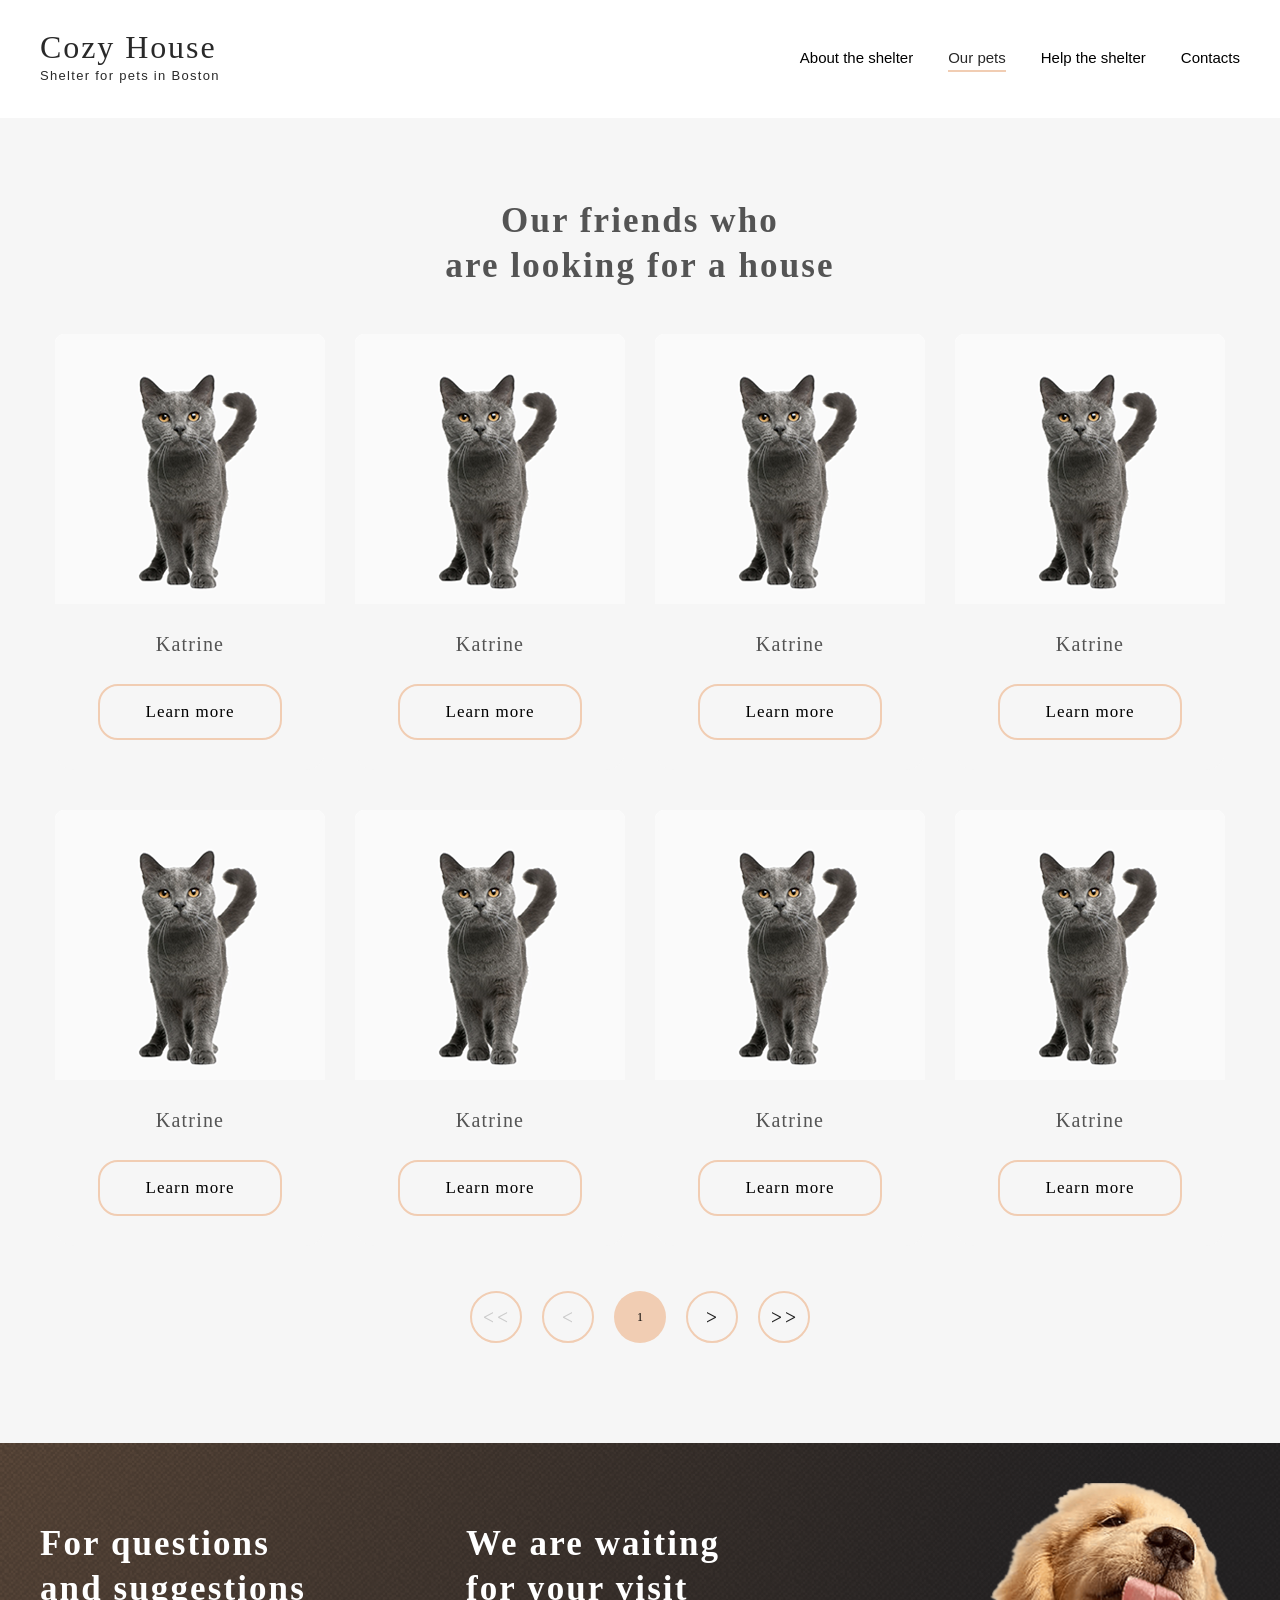
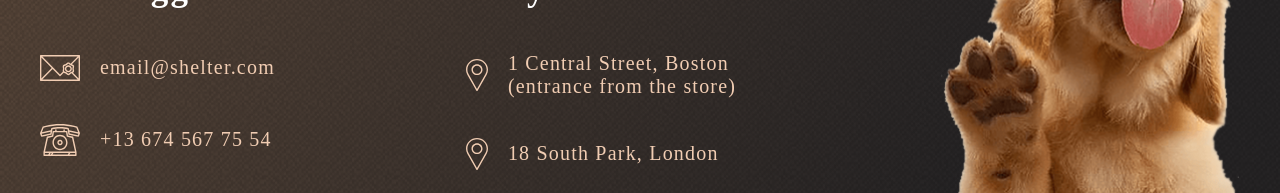
==== shelter/ourpets.html @ 9618ec69 "feat: implement ourpets page" ====
<!DOCTYPE html>
<html lang="en">
<head>
    <meta charset="UTF-8">
    <meta name="viewport" content="width=device-width, initial-scale=1.0">
    <title>Our pets</title>
    <link rel="icon" type="image/svg+xml" href="./icons/icon-collars-leashes.svg">
    <link rel="stylesheet" href="./styles.css">
</head>
<body>
   <header class="header-ourpets">
    <a href="./index.html" class="logo">
        <p class="top-logo-pet">Cozy House</p>
        <p class="bot-logo-pet">Shelter for pets in Boston</p>
    </a>
    <nav class="nav-menu">
        <ul class="nav-menu-list-pet">
            <li class="nav-item-pet">
                <a href="./index.html">About the shelter</a></li>
            <li class="nav-item-pet" id="int">Our pets</li>
            <li class="nav-item-pet">
                <a href="./index.html#help">Help the shelter</a></li>
            <li class="nav-item-pet">
                <a href="#contacts">Contacts</a></li>
        </ul>
    </nav>
   </header>
   <main>
    <div class="pets-section">
        <div class="pets-section-content">
            <h2 class="pets-section-header">
                <span>Our friends who</span>
                <span>are looking for a house</span>
            </h2>
            <div class="cards-container">
                <div class="pet-card">
                    <img src="./images/pets-katrine.png" alt="pet-photo">
                    <p class="pet-name">Katrine</p>
                    <button class="about-pet-button">Learn more</button>
                </div>
                <div class="pet-card">
                    <img src="./images/pets-katrine.png" alt="pet-photo">
                    <p class="pet-name">Katrine</p>
                    <button class="about-pet-button">Learn more</button>
                </div>
                <div class="pet-card">
                    <img src="./images/pets-katrine.png" alt="pet-photo">
                    <p class="pet-name">Katrine</p>
                    <button class="about-pet-button">Learn more</button>
                </div>
                <div class="pet-card">
                    <img src="./images/pets-katrine.png" alt="pet-photo">
                    <p class="pet-name">Katrine</p>
                    <button class="about-pet-button">Learn more</button>
                </div>
                <div class="pet-card">
                    <img src="./images/pets-katrine.png" alt="pet-photo">
                    <p class="pet-name">Katrine</p>
                    <button class="about-pet-button">Learn more</button>
                </div>
                <div class="pet-card">
                    <img src="./images/pets-katrine.png" alt="pet-photo">
                    <p class="pet-name">Katrine</p>
                    <button class="about-pet-button">Learn more</button>
                </div>
                <div class="pet-card">
                    <img src="./images/pets-katrine.png" alt="pet-photo">
                    <p class="pet-name">Katrine</p>
                    <button class="about-pet-button">Learn more</button>
                </div>
                <div class="pet-card">
                    <img src="./images/pets-katrine.png" alt="pet-photo">
                    <p class="pet-name">Katrine</p>
                    <button class="about-pet-button">Learn more</button>
                </div>
                
            </div>
            <div class="navigation">
                    <button class="left-end-navigator"></button>
                    <button class="left-navigator"></button>
                    <div class="page">
                        <p class="page-number">1</p>
                    </div>
                    <button class="right-navigator"></button>
                    <button class="right-end-navigator"></button>
                </div>
        </div>
    </div>
   </main>
   <footer>
        <div class="footer-container" id="contacts">
            <div class="contacts">
                <h3 class="contacts-header">
                    <span>For questions </span>
                    <span>and suggestions</span>
                </h3>
                <a href="https://mail.google.com/mail/u/0/?fs=1&to=email@shelter.com&tf=cm" class="mail" target="_blank">
                    <img src="./icons/icon-email.svg" alt="mail">
                    <p class="mail-adres">email@shelter.com</p>
                </a>
                <a href="tel: +136745677554" class="phone" target="_blank">
                    <img src="./icons/icon-phone.svg" alt="phone">
                    <p class="phone-number">+13 674 567 75 54</p>
                </a>
            </div>
            <div class="adress">
                <h3 class="adres-header">
                    <span>We are waiting</span>
                    <span>for your visit</span>
                </h3>
                <a href="https://www.google.com/maps/place/%D0%AD%D0%BB%D1%8C%D0%B1%D1%80%D1%83%D1%81/@43.3499376,42.4453301,3543m/data=!3m2!1e3!4b1!4m6!3m5!1s0x40590ad75c4e757f:0x93b32f99989061ef!8m2!3d43.3499382!4d42.4453301!16zL20vMDFoam45!5m1!1e1?entry=ttu&g_ep=EgoyMDI2MDYxMC4wIKXMDSoASAFQAw%3D%3D" class="adres-container" target="_blank">
                    <img src="./icons/icon-marker.svg" alt="marker">
                    <p class="adress-name">1 Central Street, Boston (entrance from the store)</p>
                </a>
                 <a href="https://www.google.com/maps/place/%D0%AD%D0%BB%D1%8C%D0%B1%D1%80%D1%83%D1%81/@43.3499376,42.4453301,3543m/data=!3m2!1e3!4b1!4m6!3m5!1s0x40590ad75c4e757f:0x93b32f99989061ef!8m2!3d43.3499382!4d42.4453301!16zL20vMDFoam45!5m1!1e1?entry=ttu&g_ep=EgoyMDI2MDYxMC4wIKXMDSoASAFQAw%3D%3D" class="adres-container" target="_blank">
                    <img src="./icons/icon-marker.svg" alt="marker">
                    <p class="adress-name">18 South Park, London </p>
                </a>
            </div>
            <img src="./images/footer-puppy.svg" alt="puppy">
        </div>
   </footer>
</body>
</html>
---- shelter/styles.css ----
@font-face {
    font-family: 'Georgia-italic';
    src: url('./fonts/Georgia-Italic.woff2') format('woff2');
    font-weight: normal;
    font-style: italic;
    font-display: swap;
}

@font-face {
    font-family: 'Georgia';
    src: url('Georgia.woff2') format('woff2');
    font-weight: normal;
    font-style: normal;
    font-display: swap;
}

@font-face {
    font-family: 'Arial-italic';
    src: url('./fonts/Arial-ItalicMT.woff2') format('woff2');
    font-weight: normal;
    font-style: italic;
    font-display: swap;
}

@font-face {
    font-family: 'Arial';
    src: url('ArialMT.woff2') format('woff2');
    font-weight: normal;
    font-style: normal;
    font-display: swap;
}




a {
    text-decoration: none;  
    color: black;           
}
/**
  Нормализация блочной модели
 */
*,
::before,
::after {
  box-sizing: border-box;
}

/**
  Убираем внутренние отступы слева тегам списков,
  у которых есть атрибут class
 */
:where(ul, ol):where([class]) {
  padding-left: 0;
}

/**
  Убираем внешние отступы body и двум другим тегам,
  у которых есть атрибут class
 */
body,
:where(blockquote, figure, fieldset):where([class]) {
  margin: 0;
}

/**
  Убираем внешние отступы вертикали нужным тегам,
  у которых есть атрибут class
 */
:where(
  h1,
  h2,
  h3,
  h4,
  h5,
  h6,
  p,
  ul,
  ol,
  dl
):where([class]) {
  margin-block: 0;
}

:where(dd[class]) {
  margin-left: 0;
}

:where(fieldset[class]) {
  padding: 0;
  border: none;
}

/**
  Убираем стандартный маркер маркированному списку,
  у которого есть атрибут class
 */
:where(ul[class]) {
  list-style: none;
}

:where(address[class]) {
  font-style: normal;
}

/**
  Обнуляем вертикальные внешние отступы параграфа,
  объявляем локальную переменную для внешнего отступа вниз,
  чтобы избежать взаимодействие с более сложным селектором
 */
p {
  --paragraphMarginBottom: 24px;

  margin-block: 0;
}

/**
  Внешний отступ вниз для параграфа без атрибута class,
  который расположен не последним среди своих соседних элементов
 */
p:where(:not([class]):not(:last-child)) {
  margin-bottom: var(--paragraphMarginBottom);
}


/**
  Упрощаем работу с изображениями и видео
 */
img,
video {
  display: block;
  max-width: 100%;
  height: auto;
}

/**
  Наследуем свойства шрифт для полей ввода
 */
input,
textarea,
select,
button {
  font: inherit;
}

html {

  height: 100%;
  
  
  
  scroll-behavior: smooth;
}

body {
  /**
    Пригодится в большинстве ситуаций
    (когда, например, нужно будет "прижать" футер к низу сайта)
   */
  min-height: 100%;
  /**
    Унифицированный интерлиньяж
   */
  line-height: 1.5;
}

/**
  Нормализация высоты элемента ссылки при его инспектировании в DevTools
 */
a:where([class]) {
  display: inline-flex;
}

/**
  Курсор-рука при наведении на элемент
 */
button,
label {
  cursor: pointer;
}

/**
  Убирает серую подсветку при тапе на мобильных устройствах (iOS/Android)
 */
button {
  -webkit-tap-highlight-color: transparent;
}

/**
  Приводим к единому цвету svg-элементы
  (за исключением тех, у которых уже указан
  атрибут fill со значением 'none' или начинается с 'url')
 */
:where([fill]:not(
  [fill="none"],
  [fill^="url"]
)) {
  fill: currentColor;
}

/**
  Приводим к единому цвету svg-элементы
  (за исключением тех, у которых уже указан
  атрибут stroke со значением 'none')
 */
:where([stroke]:not(
  [stroke="none"],
  [stroke^="url"]
)) {
  stroke: currentColor;
}

/**
  Чиним баг задержки смены цвета при взаимодействии с svg-элементами
 */
svg * {
  transition-property: fill, stroke;
}

/**
  Приведение рамок таблиц в классический 'collapse' вид
 */
:where(table) {
  border-collapse: collapse;
  border-color: currentColor;
}

/**
  Удаляем все анимации и переходы для людей,
  которые предпочитают их не использовать
 */
@media (prefers-reduced-motion: reduce) {
  *,
  ::before,
  ::after {
    animation-duration: 0.01ms !important;
    animation-iteration-count: 1 !important;
    transition-duration: 0.01ms !important;
    scroll-behavior: auto !important;
  }
}

/**
  Пробуем добавить адаптивный дизайн
 */



:root{
    --color-white: #FFFF;
    --color-dark-light: #CDCDCD;
    --color-dark-medium: #545454;
    --color-dark-high: #292929;
    --color-grey-light: #f6f6f6;
    --color-gold: #F1CDB3;
    

    --border-radius: 20px;

    --font-family-base: 'Heebo', sans-serif;
    --font-family-base: 'Yantramanav', sans-serif;

    --container-width: 1280x;
    --container-padding-x: 15px;

    --transition-duration: 0.2s;

   
    
}
body{
    max-width: 1280px;
    width:100%;
   
    color: var(--color-dark);
    font-size: 12px;
    line-height: 1.75;
    background-color: var(--color-white);
    margin: 0 auto;
    position: relative;
}
.header-main{
    display: flex;
    padding-left: 40px;
    padding-right: 40px;
    padding-top: 30px;
    width: 100%;
    justify-content: space-between;
    align-items: center;
    font-family: 'Georgia';
    position: absolute;
}
.logo{
    display: flex;
    flex-direction: column;
    align-content: flex-start;
    font-family: 'Georgia';
}

.top-logo, .top-logo-pet{
    font-size: 32px;
    line-height: 1.1;
    letter-spacing: 0.06em;
    color: var(--color-gold);
}

.bot-logo, .bot-logo-pet{
    font-family: 'Arial';
    font-size: 13px;
    line-height: auto;
    letter-spacing: 0.1em;
    color: var(--color-white);
}


.nav-menu-list, .nav-menu-list-pet{
    display: flex;
    gap: 35px;
    font-family: 'Arial';
    font-size: 15px;
    line-height: 1.6;
    letter-spacing: 0.0em;
    color: var(--color-white);
}
.start-screen{
    display: flex;
    align-items: center;
    gap: 42px;
    padding-left: 40px;
    padding-right: 40px;
    padding-top: 180px ;
    background-image: url(./images/start-screen-gradient-background.svg);
}

.start-container{
    display: flex;
    flex-direction: column;
    gap: 42px;
    justify-content: flex-start;
    align-items: flex-start;
}

.main-header{
    font-family: 'Georgia';
    font-size: 44px;
    line-height: 1.3;
    letter-spacing: 0.0em;
    color: var(--color-white);
}

.start-info{
    font-family: 'Arial';
    font-size: 15px;
    line-height: 1.6;
    letter-spacing: 0.0em;
    color: var(--color-dark-light);
}

.gold-button{
    
    padding: 15px 45px 15px 45px;
    cursor: pointer;
    border: none;
    border-radius: var(--border-radius);
    background-color: var(--color-gold);
    font-family: Georgia;
    font-size: 17px;
    line-height: 1.3;
    letter-spacing: 0.06em;
    color: var(--color-dark-high);
}


.about{
    display: flex;
    align-items: center;
    justify-content: center;
    padding: 80px 40px 100px 40px;
    gap: 140px;
}

.about-container{
    display: flex;
    gap: 25px;
    width: 430px;
    height: 380px;
    flex-direction: column;
    justify-content: flex-start;
    padding-top: 14px;
    padding-bottom: 14px;
}

.about-header, .pets-header, .help-header, .donation-header, .contacts-header, .adres-header, .pets-section-header{
    font-family: 'Georgia';
    font-size: 35px;
    line-height: 1.3;
    letter-spacing: 0.06em;
    color: var(--color-dark-medium);
}

.about-info{
    font-family: 'Arial';
    font-size: 15px;
    line-height: 1.6;
    letter-spacing: 0.0em;
    color: var(--color-dark-medium);
}

.pets-header{
    display: flex;
    flex-direction: column;
    align-items: center;
}
.left{
    width: 52px;
    height: 52px;
    background: transparent;  
    border: 2px solid var(--color-gold); 
    border-radius: 52px;  
    background-image: url(./icons/Arrow.png);
  
 
    background-repeat: no-repeat;
    background-position:  center;
    transition: background-color 0.5s ease;
}
.right{
    width: 52px;
    height: 52px;
    background: transparent;  
    border: 2px solid var(--color-gold); 
    border-radius: 52px;  
    background-image: url(./icons/Arrow\ \(1\).png);
  
 
    background-repeat: no-repeat;
    background-position:  center;
    transition: background-color 0.5s ease;
}
.pets{
    padding: 80px 40px 100px 40px;
    background-color: var(--color-grey-light);
}

.pets-content{
    
    display: flex;
    flex-direction: column;
    align-items: center;
    gap: 60px;
    background-color: var(--color-white);
}

.slider{
    display: flex;
    flex-direction: row;
    align-items: center;
    gap: 53px;
}

.slider-body{
    display: flex;
    align-items: center;
    gap: 90px;
}

.pet-card{
    display: flex;
    flex-direction: column;
    gap: 30px;
    align-items: center;
    background-color: var(--color-grey-light);
    border-radius: var(--border-radius);
    padding-bottom: 30px;
    cursor: pointer;
    
}


.pet-name, .card-name{
    font-family: 'Georgia';
    font-size: 20px;
    line-height: 1.00;
    letter-spacing: 0.06em;
    color: var(--color-dark-medium);
}

.about-pet-button{
    font-family: 'Georgia';
    font-size: 17px;
    line-height: 1.3;
    letter-spacing: 0.06em;
    background-color: var(--color-grey-light);
    border-radius: var(--border-radius);
    border: 2px solid var(--color-gold); 
    padding: 15px 45px 15px 45px;
}

.about-pet-button:hover{
  background-color: var(--color-gold);
}

.help{
  padding: 80px 40px 100px 40px;
  max-width: 1280px;
  
  
}

.help-content{
  display: flex;
  flex-direction: column;
  align-items: center;
  gap: 60px;
  padding-left: 87px;
  padding-right: 87px;
}

.help-header{
  display: flex;
  flex-direction: column;
  align-items: center;
}

.help-list{
  line-height: 1.15;
  display: flex;
  align-items: center;
  justify-content: center;
  gap: 120px;
  row-gap: 55px;
  flex-wrap: wrap;
}

.list-card{
  display: flex;
  flex-direction: column;
  align-items: center;
  gap: 30px;
  white-space: nowrap;

}

.donation{
  padding: 80px 182px 100px 183px;
  background-color: var(--color-grey-light);
}


.donation-content{
  display: flex;
  align-items: center;
  gap: 30px;
  justify-content: center;
}

.donation-info{
  display: flex;
  flex-direction: column;
  justify-content: flex-start;
  gap: 20px;
}

.credit-card{
  background-color: var(--color-gold);
  border-radius: 10px;
  padding: 10px 15px 10px 15px;
  display: flex;
  align-items: center;
  gap: 15px;
}

.donation-subheader{
  font-family: 'Georgia';
    font-size: 15px;
    line-height: 1.1;
    letter-spacing: 0.06em;
    color: var(--color-dark-medium);
}

.credit-card-number{
   font-family: 'Georgia';
    font-size: 20px;
    line-height: 1.15;
    letter-spacing: 0.06em;
    color: var(--color-dark-medium);
}

.payment-info{
  font-family: 'Arial-italic';
    font-size: 12px;
    line-height: 1.5;
    letter-spacing: 0.06em;
    color: var(--color-dark-medium);
}
.donation-header{
  display: flex;
  flex-direction: column;
}

footer{
  padding: 40px 40px 0px 40px;
  background-image: url(./images/start-screen-gradient-background.svg);
}

.footer-container{
  display: flex;
  
  gap: 160px;
}

.contacts, .adress{
  max-height: 235px;
  display: flex;
  flex-direction: column;
  align-self: center;
  gap: 40px;
}

.contacts-header, .adres-header{
  display: flex;
  flex-direction: column;
  justify-content: flex-start;
   white-space: nowrap;
   color: var(--color-white);
}

.mail, .phone, .adres-container{
  display: flex;
  align-items: center;
  gap: 20px;
  font-family: 'Georgia';
    font-size: 20px;
    line-height: 1.15;
    letter-spacing: 0.06em;
    color: var(--color-gold);
}

.header-ourpets{
  display: flex;
    padding-left: 40px;
    padding-right: 40px;
    padding-top: 30px;
    padding-bottom: 30px;
    width: 100%;
    justify-content: space-between;
    align-items: center;
    font-family: 'Georgia';
    color: var(--color-dark-medium);
    background-color: var(var(--color-white)) ;
}
.left-end-navigator, .left-navigator, .right-navigator, .right-end-navigator  {
   width: 52px;
    height: 52px;
    background: transparent;  
    border: 2px solid var(--color-gold); 
    border-radius: 52px;  
    
  
 
    background-repeat: no-repeat;
    background-position:  center;
    transition: background-color 0.5s ease;
}

.page{
  display: flex;
  align-items: center;
  justify-content: center;
   width: 52px;
    height: 52px;
    border-radius: 52px;
    background-color: var(--color-gold);
}

.pets-section{
  padding: 80px 40px 100px 40px;
  background-color: var(--color-grey-light);
}
.pets-section-content{
  display: flex;
  flex-direction: column;
  align-items: center;
  gap: 45px;
}
.pets-section-header{
  display: flex;
  flex-direction: column;
  align-items: center;
}

.cards-container{
  display: flex;
  row-gap: 40px;
  column-gap: 30px;
  align-items: center;
  justify-content: center;
  flex-wrap: wrap;
}

.navigation{
  display: flex;
  align-items: center;
  gap: 20px;
}

.nav-menu-list-pet, .top-logo-pet, .bot-logo-pet {
  color: var(--color-dark-high);
}

.left-end-navigator{
  background-image: url(./icons/__.svg);
}

.left-navigator{
  background-image: url(./icons/_.svg);
}

.right-navigator{
  background-image: url(./icons/_\ \(1\).svg);
}

.right-end-navigator{
  background-image: url(./icons/__\ \(1\).svg);
}

.nav-item{
  color: var(--color-white);
}
.nav-item-pet{
  color: var(--color-dark-high);
}
#int, #int2{
  border-bottom: 2px solid var(--color-gold);
}
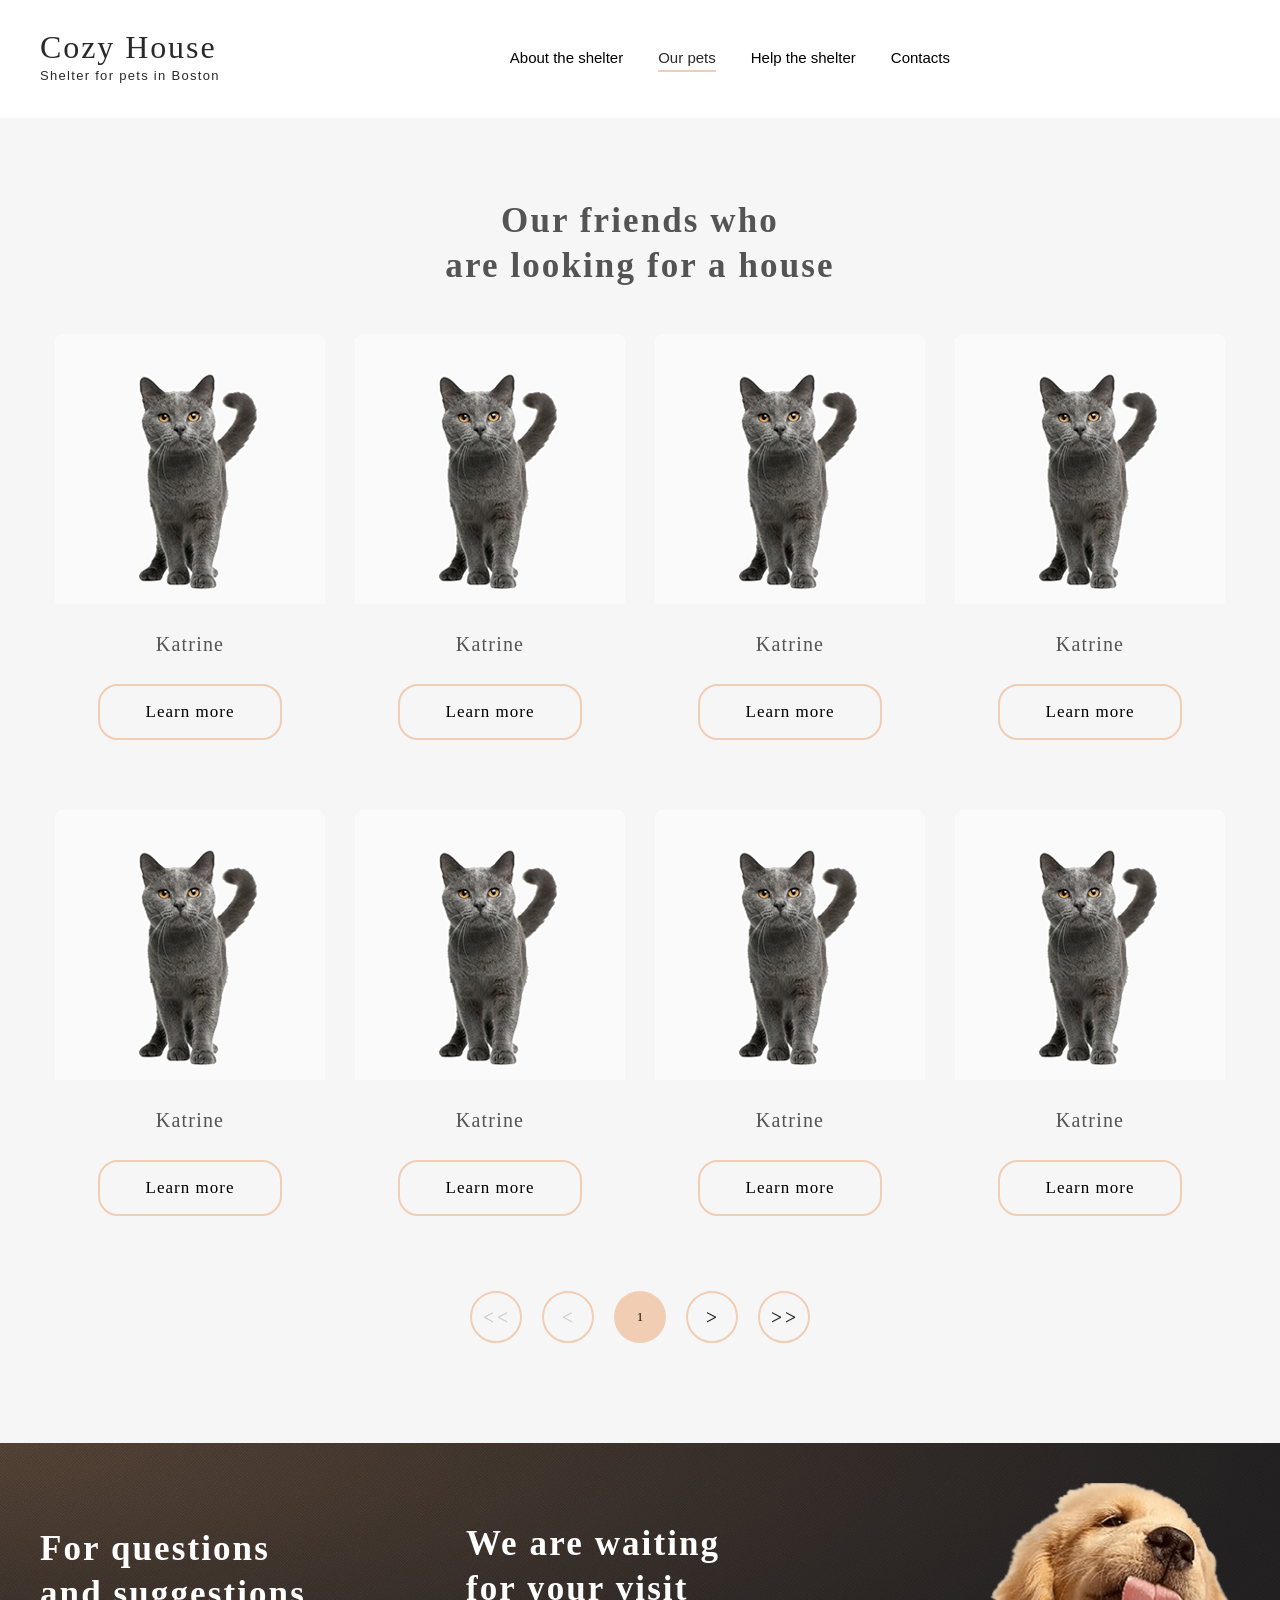
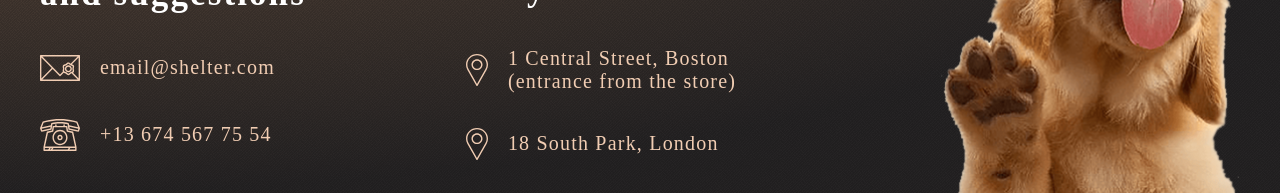
==== commit 350595c5: "feat: add media320 start screen and about sections" ====
--- a/shelter/ourpets.html
+++ b/shelter/ourpets.html
@@ -24,8 +24,12 @@
                 <a href="#contacts">Contacts</a></li>
         </ul>
     </nav>
+    <div class="burger-button">
+        <span></span>
+    </div>
    </header>
    <main>
+    <h1 style="display: none;">Our pets</h1>
     <div class="pets-section">
         <div class="pets-section-content">
             <h2 class="pets-section-header">
@@ -98,7 +102,7 @@
                     <img src="./icons/icon-email.svg" alt="mail">
                     <p class="mail-adres">email@shelter.com</p>
                 </a>
-                <a href="tel: +136745677554" class="phone" target="_blank">
+                <a href="tel:+136745677554" class="phone" target="_blank">
                     <img src="./icons/icon-phone.svg" alt="phone">
                     <p class="phone-number">+13 674 567 75 54</p>
                 </a>
--- a/shelter/styles.css
+++ b/shelter/styles.css
@@ -9,7 +9,7 @@
 @font-face {
     font-family: 'Georgia';
     src: url('Georgia.woff2') format('woff2');
-    font-weight: normal;
+    font-weight: normal ;
     font-style: normal;
     font-display: swap;
 }
@@ -25,7 +25,7 @@
 @font-face {
     font-family: 'Arial';
     src: url('ArialMT.woff2') format('woff2');
-    font-weight: normal;
+    font-weight: normal ;
     font-style: normal;
     font-display: swap;
 }
@@ -257,8 +257,7 @@
 
     --border-radius: 20px;
 
-    --font-family-base: 'Heebo', sans-serif;
-    --font-family-base: 'Yantramanav', sans-serif;
+   
 
     --container-width: 1280x;
     --container-padding-x: 15px;
@@ -329,7 +328,7 @@
     padding-left: 40px;
     padding-right: 40px;
     padding-top: 180px ;
-    background-image: url(./images/start-screen-gradient-background.svg);
+    background: url(./images/noise_transparent.png), radial-gradient(100% 100% at 0% 0%, #5b483a 0%, #262425 100%), #211f20;
 }
 
 .start-container{
@@ -464,7 +463,7 @@
     gap: 90px;
 }
 
-.pet-card{
+.pet-card, .pet-card-768{
     display: flex;
     flex-direction: column;
     gap: 30px;
@@ -527,7 +526,7 @@
   display: flex;
   align-items: center;
   justify-content: center;
-  gap: 120px;
+  gap: 119px;
   row-gap: 55px;
   flex-wrap: wrap;
 }
@@ -600,12 +599,19 @@
 
 footer{
   padding: 40px 40px 0px 40px;
-  background-image: url(./images/start-screen-gradient-background.svg);
+  background: url(./images/noise_transparent.png), radial-gradient(100% 100% at 0% 0%, #5b483a 0%, #262425 100%), #211f20;
 }
 
 .footer-container{
   display: flex;
-  
+  gap: 160px;
+  
+}
+
+.footer-info{
+  display: flex;
+  align-items: center;
+  justify-content: center;
   gap: 160px;
 }
 
@@ -614,7 +620,7 @@
   display: flex;
   flex-direction: column;
   align-self: center;
-  gap: 40px;
+  gap: 35px;
 }
 
 .contacts-header, .adres-header{
@@ -732,4 +738,209 @@
 }
 #int, #int2{
   border-bottom: 2px solid var(--color-gold);
-}+}
+
+.pet-photo{
+  max-width: 270px;
+  max-height: 270px;
+}
+
+.contacts{
+  max-width: 278px;
+}
+
+.address{
+  max-width: 302px;
+
+}
+@media (max-width:1024px){
+  .start-screen{
+    display: flex;
+    flex-direction: column;
+    gap: 100px;
+    padding-top: 150px;
+  }
+
+  .start-container{
+    max-width: 460px;
+  }
+
+  .gold-button{
+    align-self: center;
+  }
+  .pes{
+    width: 569px;
+    height: 593px;
+    align-self: flex-end;
+  }
+
+  .about{
+    flex-direction: column-reverse;
+    align-self: flex-end;
+    gap: 80px;
+  }
+
+  .pet-card-768{
+    display: none;
+  }
+  .pet-card, .about-pet-button{
+    background-color: var(--color-white);
+  }
+  .pets-content{
+    background-color: var(--color-grey-light);
+  }
+
+  .pet-card{
+    max-width: 270px;
+  }
+
+  .slider-body{
+    gap: 40px;
+  }
+  
+.slider{
+  gap: 15px;
+}
+
+  .pets{
+    padding: 80px 30px 100px 30px;
+    background-color: var(--color-grey-light);
+}
+
+.help-list{
+  display: grid;
+  grid-template-columns: repeat(3,1fr);
+  align-items: center;
+  justify-content: center;
+  gap: 60px 55px;
+}
+.help{
+    padding: 80px 69px 100px 69px;
+    
+}
+.help-content{
+  
+  padding-left: 0px;
+  padding-right: 0px;
+}
+
+.donation-content{
+  flex-direction: column-reverse;
+  gap: 60px;
+}
+
+.sobaka{
+  max-width: 505px;
+  max-height: 261px;
+}
+
+.footer-container{
+  gap: 65px;
+  align-items: center;
+  justify-content: center;
+  flex-wrap: wrap;
+}
+.contacts, .adress{
+  max-width: 302px;
+  max-height: 234px;
+  
+}
+.adress{
+  gap: 35px;
+}
+
+.footer-info{
+  gap: 60px;
+}
+footer{
+  padding-left: 30px;
+  padding-right: 30px;
+  padding-top: 30px;
+}
+
+
+}
+@media(max-width: 767px){
+  
+.burger-button{
+  width: 30px;
+  height: 30px;
+  position: relative;
+  background: transparent;
+  cursor: pointer;
+  padding: 0;
+}
+.burger-button span, .burger-button::before, .burger-button::after{
+  content: '';
+  position: absolute;
+  width: 100%;
+  height: 2px;
+ 
+  background-color: var(--color-gold);
+  border-radius: 30px;
+}
+
+.burger-button::before{
+   top: 0;
+}
+
+.burger-button span{
+  top: 50%;
+}
+
+.burger-button::after{
+  bottom: 0;
+}
+
+.nav-menu{
+  display: none;
+}
+
+.start-screen{
+  padding-left:10px;
+  padding-right: 10px;;
+}
+.main-header{
+ 
+    font-size: 25px;
+    line-height: 1.3;
+    letter-spacing: 0.06em;
+    
+}
+.start-container{
+  align-items: center;
+  justify-content: center;
+  text-align: center;
+  gap: 42px;
+}
+.pes{
+  max-width: 260px;
+  max-height: 272px;
+}
+
+.pets-img{
+  max-width: 260px;
+  max-height: 353px;
+}
+
+.about{
+  flex-direction: column-reverse;
+  padding: 42px 10px 42px 10px;
+  gap: 42px;
+}
+
+.about-header{
+  text-align: center;
+  font-size: 25px;
+    line-height: 1.3;
+    letter-spacing: 0.06em;
+}
+.about-container{
+  height: auto;
+  width: auto;
+}
+
+.about-info{
+  text-align: justify;
+}
+}
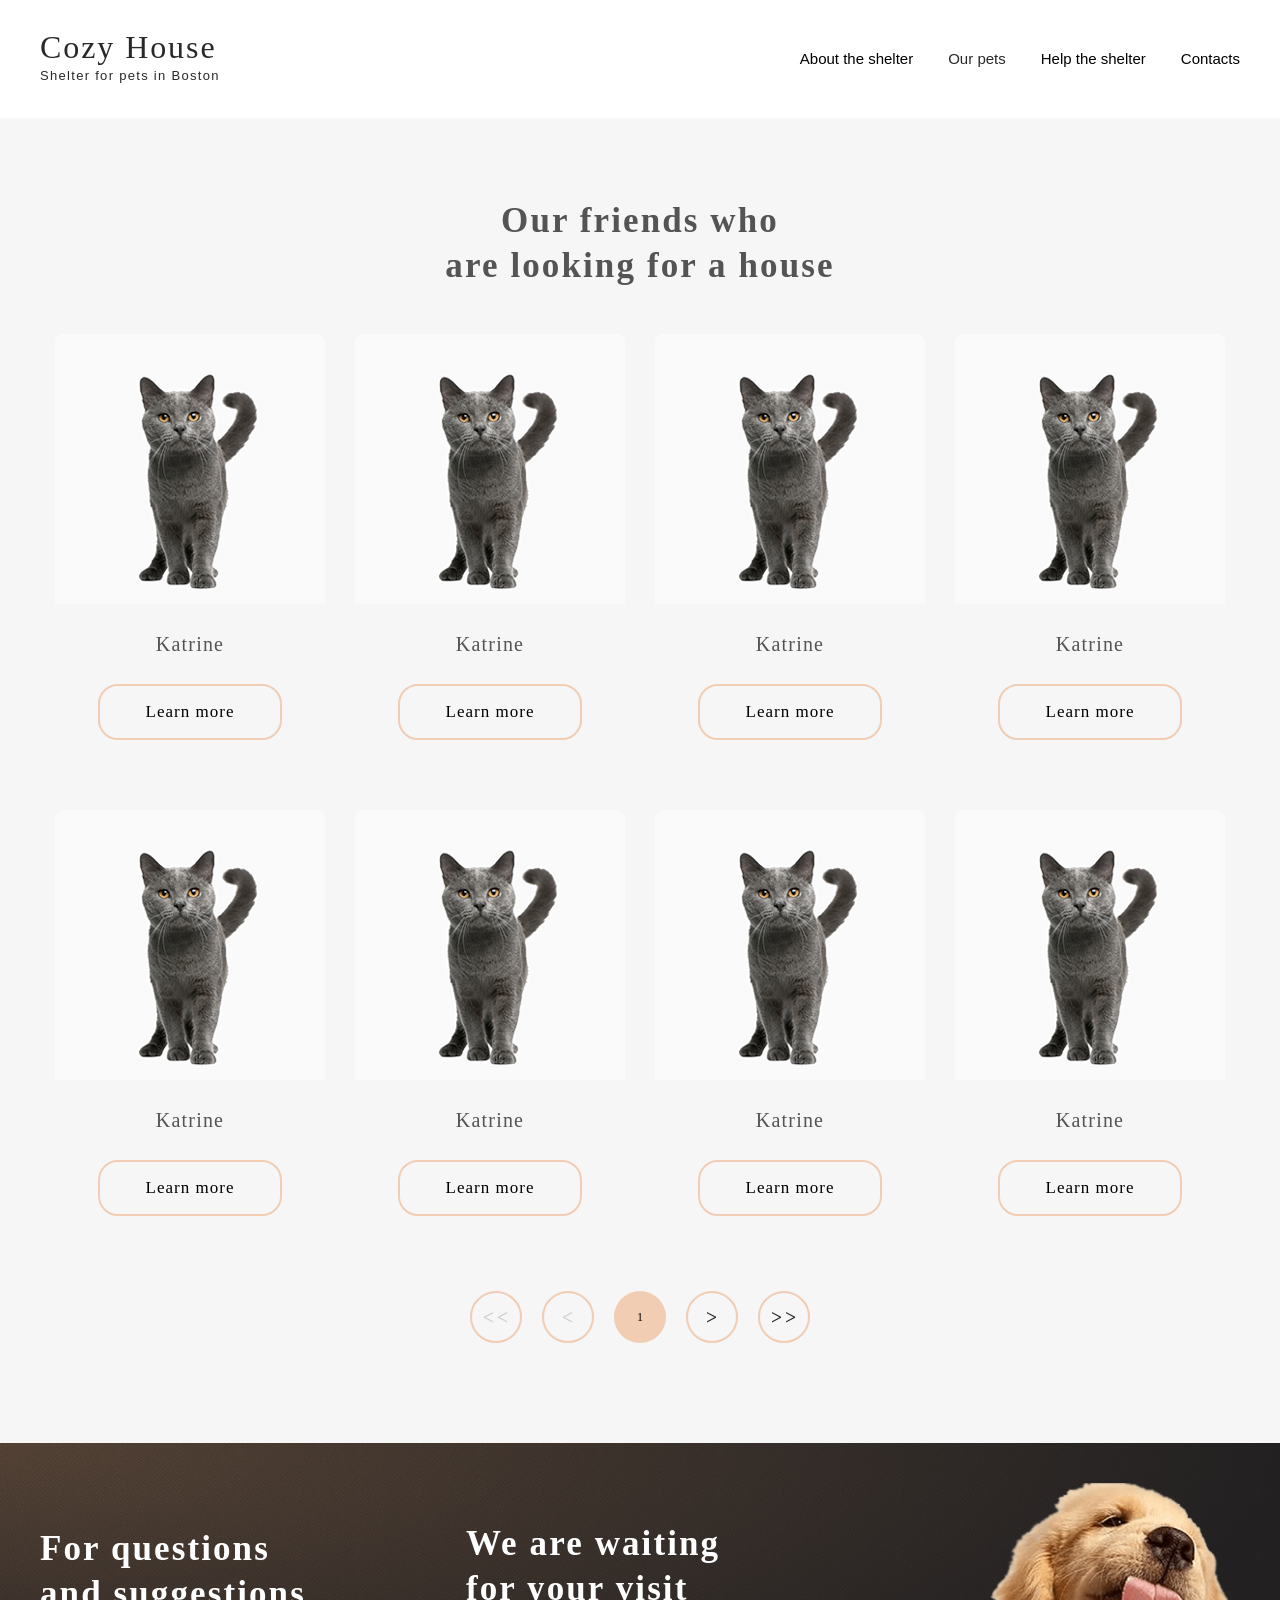
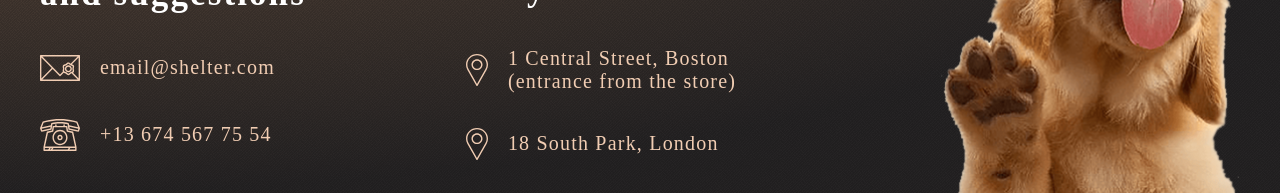
==== commit 292a80cd: "feat: implement burger-menu" ====
--- a/shelter/ourpets.html
+++ b/shelter/ourpets.html
@@ -6,27 +6,44 @@
     <title>Our pets</title>
     <link rel="icon" type="image/svg+xml" href="./icons/icon-collars-leashes.svg">
     <link rel="stylesheet" href="./styles.css">
+    <script src="./index.js"></script>
 </head>
 <body>
    <header class="header-ourpets">
-    <a href="./index.html" class="logo">
-        <p class="top-logo-pet">Cozy House</p>
-        <p class="bot-logo-pet">Shelter for pets in Boston</p>
-    </a>
-    <nav class="nav-menu">
-        <ul class="nav-menu-list-pet">
-            <li class="nav-item-pet">
-                <a href="./index.html">About the shelter</a></li>
-            <li class="nav-item-pet" id="int">Our pets</li>
-            <li class="nav-item-pet">
-                <a href="./index.html#help">Help the shelter</a></li>
-            <li class="nav-item-pet">
-                <a href="#contacts">Contacts</a></li>
-        </ul>
+    <div class="header-content">
+        <a href="./index.html" class="logo">
+            <p class="top-logo-pet">Cozy House</p>
+            <p class="bot-logo-pet">Shelter for pets in Boston</p>
+        </a>
+        <nav class="nav-menu">
+            <ul class="nav-menu-list-pet">
+                <li class="nav-item-pet">
+                    <a href="./index.html">About the shelter</a></li>
+                <li class="nav-item-pet" id="int">Our pets</li>
+                <li class="nav-item-pet">
+                    <a href="./index.html#help">Help the shelter</a></li>
+                <li class="nav-item-pet">
+                    <a href="#contacts">Contacts</a></li>
+            </ul>
+        </nav>
+        <div class="burger-button">
+            <span></span>
+        </div>
+    </div>
+    <nav class="burger-menu hidden-burger">
+            <div class="burger-item">
+                <a href="./index.html" class="nav-item" >About the shelter</a>
+            </div>
+            <div class="burger-item">
+                <a href="./ourpets.html" class="nav-item">Our pets</a></li>
+            </div>
+            <div class="burger-item">
+                <a href="./index.html#help" class="nav-item">Help the shelter</a></li>
+            </div>
+            <div class="burger-item">
+                <a href="#contacts" class="nav-item">Contacts</a></li>
+            </div>
     </nav>
-    <div class="burger-button">
-        <span></span>
-    </div>
    </header>
    <main>
     <h1 style="display: none;">Our pets</h1>
@@ -124,5 +141,6 @@
             <img src="./images/footer-puppy.svg" alt="puppy">
         </div>
    </footer>
+   <div class="overlay"></div>
 </body>
 </html>
--- a/shelter/styles.css
+++ b/shelter/styles.css
@@ -9,9 +9,10 @@
 @font-face {
     font-family: 'Georgia';
     src: url('Georgia.woff2') format('woff2');
-    font-weight: normal ;
+    font-weight: 400 ;
     font-style: normal;
     font-display: swap;
+    font-variant: normal; 
 }
 
 @font-face {
@@ -279,16 +280,23 @@
     position: relative;
 }
 .header-main{
-    display: flex;
+   
     padding-left: 40px;
     padding-right: 40px;
     padding-top: 30px;
     width: 100%;
-    justify-content: space-between;
-    align-items: center;
+    position: absolute;
+    
     font-family: 'Georgia';
-    position: absolute;
-}
+    
+}
+.header-content{
+  width: 100%;
+   display: flex;
+   align-items: center;
+   
+}
+
 .logo{
     display: flex;
     flex-direction: column;
@@ -311,6 +319,9 @@
     color: var(--color-white);
 }
 
+.nav-menu{
+  margin-left: auto;
+}
 
 .nav-menu-list, .nav-menu-list-pet{
     display: flex;
@@ -463,7 +474,7 @@
     gap: 90px;
 }
 
-.pet-card, .pet-card-768{
+.pet-card{
     display: flex;
     flex-direction: column;
     gap: 30px;
@@ -736,9 +747,7 @@
 .nav-item-pet{
   color: var(--color-dark-high);
 }
-#int, #int2{
-  border-bottom: 2px solid var(--color-gold);
-}
+
 
 .pet-photo{
   max-width: 270px;
@@ -753,7 +762,59 @@
   max-width: 302px;
 
 }
-@media (max-width:1024px){
+
+.burger-menu{
+  display: flex;
+  flex-direction: column;
+  align-items: center;
+  justify-content: center;
+  gap: 40px;
+  font-family: 'Arial';
+  font-size: 32px;
+  line-height: 1.6;
+  letter-spacing: 0.0em;
+  color: var(--color-dark-medium);
+  background-color: var(--color-dark-high);
+  height: 100%;
+  width: 320px;
+  position: fixed;
+  z-index: 300;
+  right: 0;
+  top: 0;
+  transition: all 0.3s ease;
+}
+
+.nav-item:hover{
+  color: var(--color-gold);
+}
+
+.nav-item:active{
+  border-bottom: 2px solid var(--color-gold);
+}
+
+.hidden-burger {
+    transform: translateX(100%);
+    opacity: 0;
+}
+
+.no-scroll {
+    overflow: hidden;
+}
+
+.overlay {
+    position: fixed;
+    inset: 0;
+    background-color: rgba(24, 28, 41, 0.8);
+    z-index: 299; 
+    visibility: hidden;
+    opacity: 0;
+    transition: opacity 0.3s ease, visibility 0.3s ease;
+}
+.overlay.active {
+    visibility: visible;
+    opacity: 1;
+}
+@media (max-width:1279px){
   .start-screen{
     display: flex;
     flex-direction: column;
@@ -780,7 +841,7 @@
     gap: 80px;
   }
 
-  .pet-card-768{
+  .slider-body .pet-card:nth-child(3){
     display: none;
   }
   .pet-card, .about-pet-button{
@@ -863,11 +924,13 @@
 @media(max-width: 767px){
   
 .burger-button{
+  margin-left: auto;
   width: 30px;
   height: 30px;
   position: relative;
   background: transparent;
   cursor: pointer;
+  z-index: 301;
   padding: 0;
 }
 .burger-button span, .burger-button::before, .burger-button::after{
@@ -878,6 +941,7 @@
  
   background-color: var(--color-gold);
   border-radius: 30px;
+  transition: all 0.3s ease;
 }
 
 .burger-button::before{
@@ -891,6 +955,19 @@
 .burger-button::after{
   bottom: 0;
 }
+
+.burger-button.active span{
+  transform: rotate(90deg);
+}
+
+.burger-button.active::after{
+   transform: translateX(15px) translateY(-13px) rotate(90deg);
+}
+.burger-button.active::before{
+ transform:translateX(-15px) translateY(15px) rotate(-90deg);
+}
+
+
 
 .nav-menu{
   display: none;
@@ -929,11 +1006,18 @@
   gap: 42px;
 }
 
-.about-header{
+.about-header,
+ .pets-header,
+  .help-header,
+   .donation-header,
+    .contacts-header,
+    .adres-header,
+    .pets-section-header{
   text-align: center;
   font-size: 25px;
     line-height: 1.3;
     letter-spacing: 0.06em;
+    
 }
 .about-container{
   height: auto;
@@ -943,4 +1027,99 @@
 .about-info{
   text-align: justify;
 }
-}
+
+.pets{
+  padding: 42px 10px 42px 10px;
+}
+
+.pets-header,
+ .help-header,
+  .donation-header,
+   .contacts-header,
+   .adres-header,
+   .pets-section-header{
+  white-space: nowrap;
+  font-style: normal; font-variant: normal; font-weight: 400;
+}
+
+.slider-body .pet-card:nth-child(2),
+.slider-body .pet-card:nth-child(3){
+    display: none;
+}
+.cards-container .pet-card:nth-child(n+4){
+  display: none;
+}
+.slider{
+  column-gap: 80px;
+  flex-wrap: wrap;
+  justify-content: center;
+  align-items: center;
+}
+.pets-content{
+  gap: 42px;
+}
+.slider-body{
+  order: 1;
+}
+.left{
+  order: 2;
+}
+.right{
+  order: 3;
+}
+
+.help{
+  padding: 42px 15px 42px 15px;
+}
+
+.help-list{
+ 
+  grid-template-columns: repeat(2,1fr);
+  align-items: center;
+  justify-content: center;
+  gap: 30px 0px ;
+}
+
+.donation{
+  padding: 42px 20px 42px 20px;
+}
+.sobaka{
+  max-width: 260px;
+  max-height: 135px;
+}
+
+.donation-subheader{
+  white-space: nowrap;
+}
+
+.credit-card-number{
+  font-size: 15px;
+}
+
+.credit-card{
+  justify-content: space-evenly;
+}
+
+footer{
+  padding-top: 30px;
+  padding-left: 10px;
+  padding-right: 10px;
+}
+.puppu-pes{
+  max-width: 260px;
+  max-height: 269px;
+}
+
+.footer-info{
+  flex-direction: column;
+}
+
+.navigation{
+  gap: 10px;
+}
+
+.pets-section{
+  padding-top: 42px;
+  padding-bottom: 42px;
+}
+}
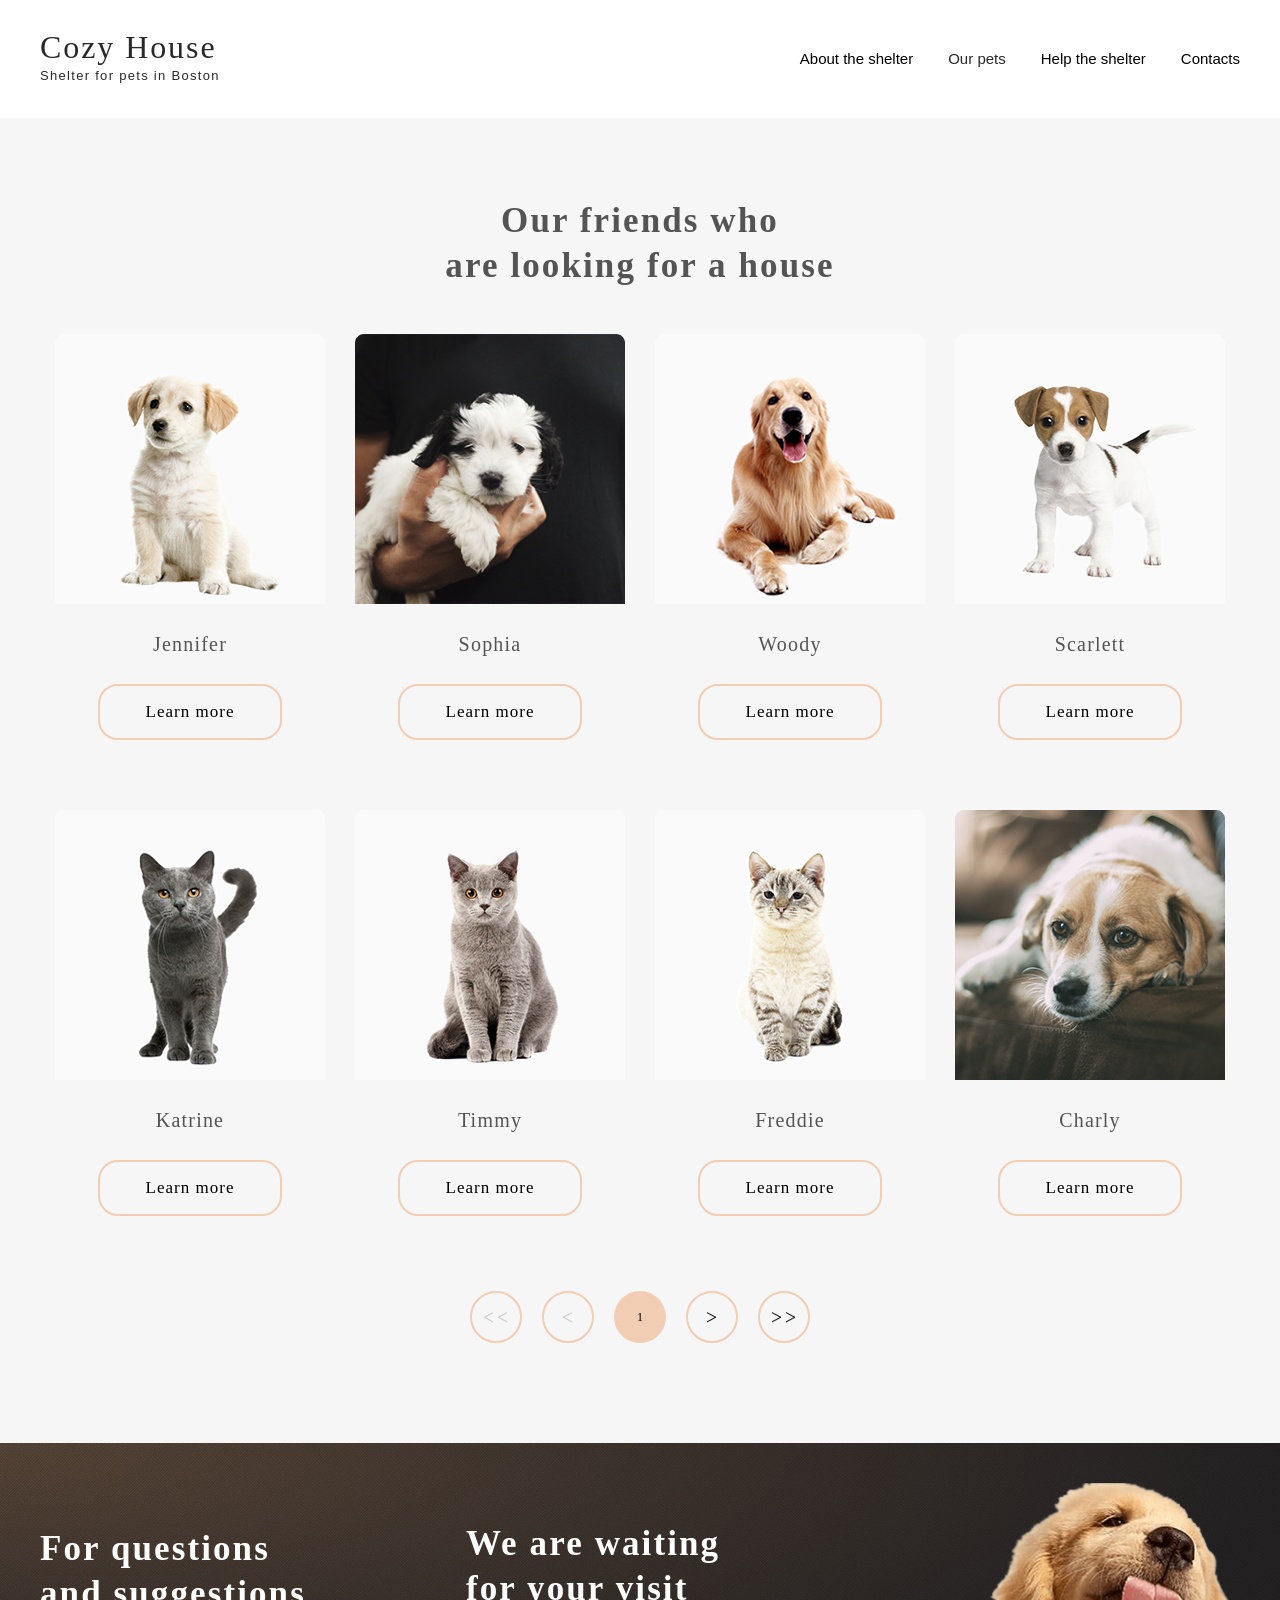
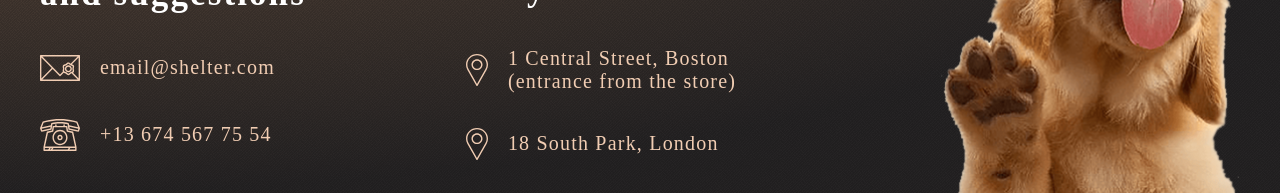
==== commit 5015cd28: "feat: implement modal" ====
--- a/shelter/ourpets.html
+++ b/shelter/ourpets.html
@@ -6,7 +6,7 @@
     <title>Our pets</title>
     <link rel="icon" type="image/svg+xml" href="./icons/icon-collars-leashes.svg">
     <link rel="stylesheet" href="./styles.css">
-    <script src="./index.js"></script>
+    <script src="./ourpets.js"></script>
 </head>
 <body>
    <header class="header-ourpets">
@@ -54,46 +54,7 @@
                 <span>are looking for a house</span>
             </h2>
             <div class="cards-container">
-                <div class="pet-card">
-                    <img src="./images/pets-katrine.png" alt="pet-photo">
-                    <p class="pet-name">Katrine</p>
-                    <button class="about-pet-button">Learn more</button>
-                </div>
-                <div class="pet-card">
-                    <img src="./images/pets-katrine.png" alt="pet-photo">
-                    <p class="pet-name">Katrine</p>
-                    <button class="about-pet-button">Learn more</button>
-                </div>
-                <div class="pet-card">
-                    <img src="./images/pets-katrine.png" alt="pet-photo">
-                    <p class="pet-name">Katrine</p>
-                    <button class="about-pet-button">Learn more</button>
-                </div>
-                <div class="pet-card">
-                    <img src="./images/pets-katrine.png" alt="pet-photo">
-                    <p class="pet-name">Katrine</p>
-                    <button class="about-pet-button">Learn more</button>
-                </div>
-                <div class="pet-card">
-                    <img src="./images/pets-katrine.png" alt="pet-photo">
-                    <p class="pet-name">Katrine</p>
-                    <button class="about-pet-button">Learn more</button>
-                </div>
-                <div class="pet-card">
-                    <img src="./images/pets-katrine.png" alt="pet-photo">
-                    <p class="pet-name">Katrine</p>
-                    <button class="about-pet-button">Learn more</button>
-                </div>
-                <div class="pet-card">
-                    <img src="./images/pets-katrine.png" alt="pet-photo">
-                    <p class="pet-name">Katrine</p>
-                    <button class="about-pet-button">Learn more</button>
-                </div>
-                <div class="pet-card">
-                    <img src="./images/pets-katrine.png" alt="pet-photo">
-                    <p class="pet-name">Katrine</p>
-                    <button class="about-pet-button">Learn more</button>
-                </div>
+                
                 
             </div>
             <div class="navigation">
@@ -106,6 +67,13 @@
                     <button class="right-end-navigator"></button>
                 </div>
         </div>
+        <template id="pets-card-template">
+                <div class="pet-card">
+                    <img src="./images/pets-katrine.png" alt="pet-photo" class="pet-photo">
+                    <p class="pet-name"></p>
+                    <button class="about-pet-button">Learn more</button>
+                </div>
+        </template>
     </div>
    </main>
    <footer>
@@ -142,5 +110,34 @@
         </div>
    </footer>
    <div class="overlay"></div>
+   <div class="modal hidden">
+   <button class="button-close"></button>
+    <div class="modal-content">
+        <img src="./images/pets-jennifer.png" alt="pes" class="modal-image">
+        <div class="modal-info">
+            <h3 class="modal-name">Jennifer</h3>
+            <p class="modal-typeBreed">Dog-Labrador</p>
+            <p class="modal-pets-info">Jennifer is a sweet 2 months old Labrador that is patiently waiting to find a new forever home. This girl really enjoys being able to go outside to run and play, but won't hesitate to play up a storm in the house if she has all of her favorite toys.</p>
+            <ul class="modal-list">
+                <li class="modal-li" >
+                    <span class="modal-li-info">Age: </span>
+                    <span class="modal-age"></span>
+                </li>
+                <li class="modal-li" >
+                    <span class="modal-li-info">Inoculations: </span>
+                    <span class="inoculations"></span>
+                </li>
+                <li class="modal-li" >
+                    <span class="modal-li-info">Diseases: </span>
+                    <span class="diseases"></span>
+                </li>
+                <li class="modal-li" >
+                    <span class="modal-li-info">Parasites: </span>
+                    <span class="parasites"></span>
+                </li>
+            </ul>
+        </div>
+    </div>
+   </div>
 </body>
 </html>
--- a/shelter/styles.css
+++ b/shelter/styles.css
@@ -400,7 +400,14 @@
     padding-bottom: 14px;
 }
 
-.about-header, .pets-header, .help-header, .donation-header, .contacts-header, .adres-header, .pets-section-header{
+.about-header, 
+.pets-header, 
+.help-header, 
+.donation-header,
+ .contacts-header,
+  .adres-header, 
+  .pets-section-header,
+  .modal-name{
     font-family: 'Georgia';
     font-size: 35px;
     line-height: 1.3;
@@ -434,6 +441,27 @@
     background-position:  center;
     transition: background-color 0.5s ease;
 }
+
+.button-close{
+  position: absolute;
+  top: -52px;
+  right: -52px;
+  width: 52px;
+    height: 52px;
+    background: transparent;  
+    border: 2px solid var(--color-gold); 
+    border-radius: 52px;  
+    background-image: url(./icons/close.svg);
+    background-repeat: no-repeat;
+    background-position:  center;
+    transition: background-color 0.5s ease;
+}
+
+.modal-button-close{
+  display: flex;
+  justify-content: flex-end;
+}
+
 .right{
     width: 52px;
     height: 52px;
@@ -487,7 +515,7 @@
 }
 
 
-.pet-name, .card-name{
+.pet-name, .card-name, .modal-typeBreed{
     font-family: 'Georgia';
     font-size: 20px;
     line-height: 1.00;
@@ -580,7 +608,7 @@
   gap: 15px;
 }
 
-.donation-subheader{
+.donation-subheader, .modal-pets-info{
   font-family: 'Georgia';
     font-size: 15px;
     line-height: 1.1;
@@ -792,6 +820,10 @@
   border-bottom: 2px solid var(--color-gold);
 }
 
+.hidden{
+  display: none;
+}
+
 .hidden-burger {
     transform: translateX(100%);
     opacity: 0;
@@ -814,7 +846,91 @@
     visibility: visible;
     opacity: 1;
 }
+
+.modal{
+  position: fixed;
+  top: 50%;
+  left: 50%;
+  z-index: 1000;
+  transform: translate(-50%, -50%);
+  
+ 
+}
+
+.modal-content{
+  
+  display: flex;
+  align-items: center;
+  justify-content: center;
+  gap: 30px;
+  background-color: var(--color-white);
+  border-radius: 20px;
+  overflow: hidden;
+  
+  padding-right: 20px;
+}
+
+.modal-image{
+  width: 500px;
+  height: 500px;
+}
+
+.modal-info{
+  max-width: 351px;
+  display: flex;
+  flex-direction: column;
+  gap: 40px;
+  justify-content: flex-start;
+  flex-wrap: wrap;
+}
+
+
+.modal-li-info{
+  font-family: 'Georgia';
+    font-size: 15px;
+    font-weight: bold;
+    line-height: 1.15;
+    letter-spacing: 0.06em;
+    color: var(--color-dark-medium);
+}
+
+.modal-age, .inoculations, .diseases , .parasites{
+   font-family: 'Georgia';
+    font-size: 15px;
+    
+    line-height: 1.15;
+    letter-spacing: 0.06em;
+    color: var(--color-dark-medium);
+}
+
+.modal-list {
+  list-style-type: disc;    
+  padding-left: 1.5em;     
+}
+
+.modal-li::marker {
+  color: var(--color-gold);         
+  font-size: 1.5em;   
+}
+
 @media (max-width:1279px){
+
+
+  .modal{
+    width: max-content;
+    height: max-content;
+  }
+  .modal-image{
+    width: 350px;
+    height: 350px;
+  }
+
+  .modal-info{
+    padding-bottom: 15px;
+    padding-top: 15px;
+    max-width: 250px;
+    gap: 20px;
+  }
   .start-screen{
     display: flex;
     flex-direction: column;
@@ -923,6 +1039,22 @@
 }
 @media(max-width: 767px){
   
+.modal-image{
+  display: none;
+}
+
+.modal-content{
+  
+  padding-right: 0px;
+}
+
+.modal-info{
+  padding: 10px 10px 10px 10px;
+}
+
+.button-close{
+  right: -25px;
+}
 .burger-button{
   margin-left: auto;
   width: 30px;
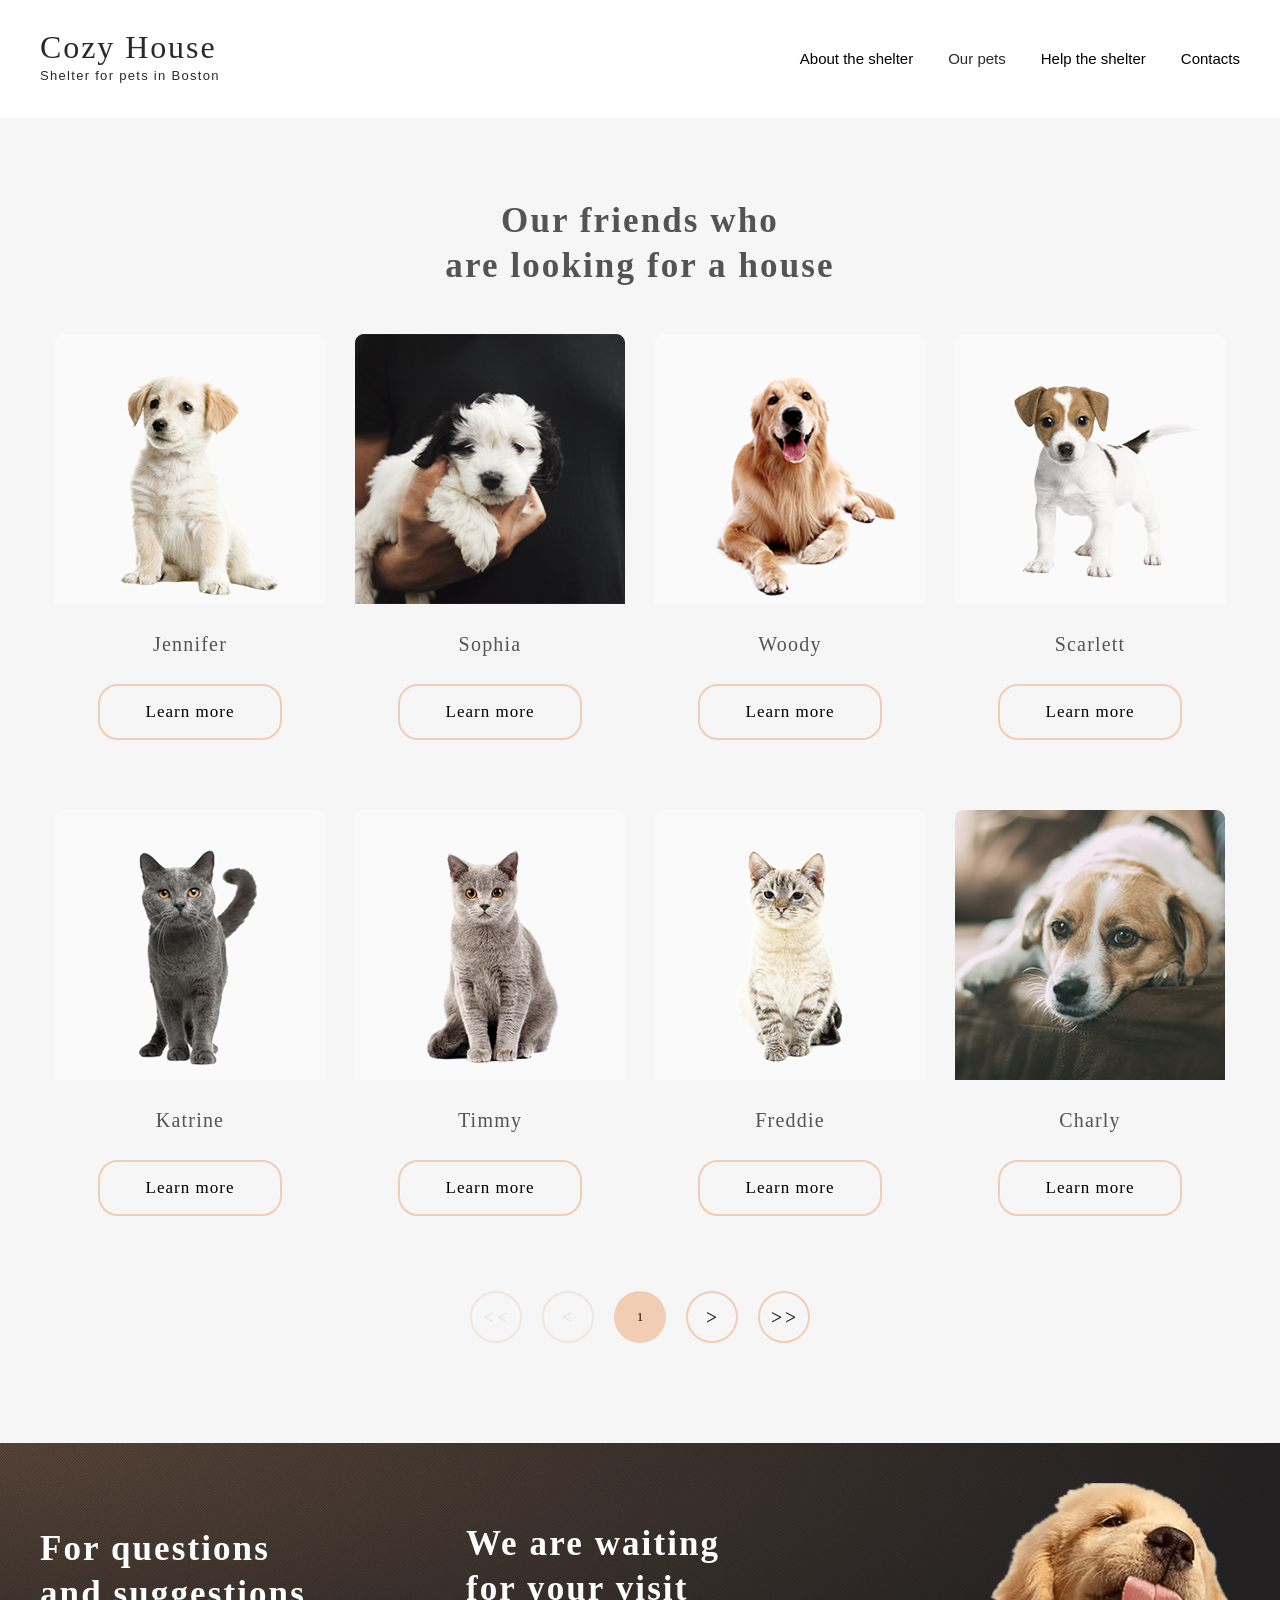
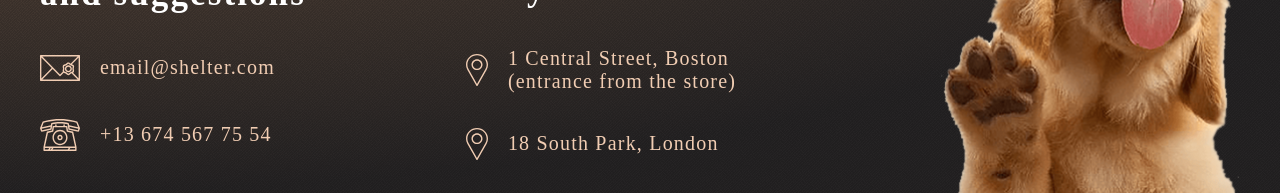
==== commit 6692946f: "Merge branch 'shelter' into shelter-part3" ====
--- a/shelter/ourpets.html
+++ b/shelter/ourpets.html
@@ -44,6 +44,9 @@
                 <a href="#contacts" class="nav-item">Contacts</a></li>
             </div>
     </nav>
+    <div class="burger-button">
+        <span></span>
+    </div>
    </header>
    <main>
     <h1 style="display: none;">Our pets</h1>
--- a/shelter/styles.css
+++ b/shelter/styles.css
@@ -490,19 +490,31 @@
 }
 
 .slider{
+  width: 100%;
     display: flex;
     flex-direction: row;
     align-items: center;
     gap: 53px;
+    overflow: hidden;
+    
+    
+}
+.sl-cont{
+  width: 100%;
+  overflow: hidden;
 }
 
 .slider-body{
     display: flex;
     align-items: center;
+    width: 100%;
     gap: 90px;
+    
+    
 }
 
 .pet-card{
+  width: 270px;
     display: flex;
     flex-direction: column;
     gap: 30px;
@@ -511,7 +523,7 @@
     border-radius: var(--border-radius);
     padding-bottom: 30px;
     cursor: pointer;
-    
+    flex-shrink: 0;
 }
 
 
@@ -913,6 +925,7 @@
   font-size: 1.5em;   
 }
 
+
 @media (max-width:1279px){
 
 
@@ -957,9 +970,7 @@
     gap: 80px;
   }
 
-  .slider-body .pet-card:nth-child(3){
-    display: none;
-  }
+ 
   .pet-card, .about-pet-button{
     background-color: var(--color-white);
   }
@@ -1035,6 +1046,9 @@
   padding-top: 30px;
 }
 
+.cards-container .pet-card:nth-child(n+5){
+  display: none;
+}
 
 }
 @media(max-width: 767px){
@@ -1174,10 +1188,7 @@
   font-style: normal; font-variant: normal; font-weight: 400;
 }
 
-.slider-body .pet-card:nth-child(2),
-.slider-body .pet-card:nth-child(3){
-    display: none;
-}
+
 .cards-container .pet-card:nth-child(n+4){
   display: none;
 }
